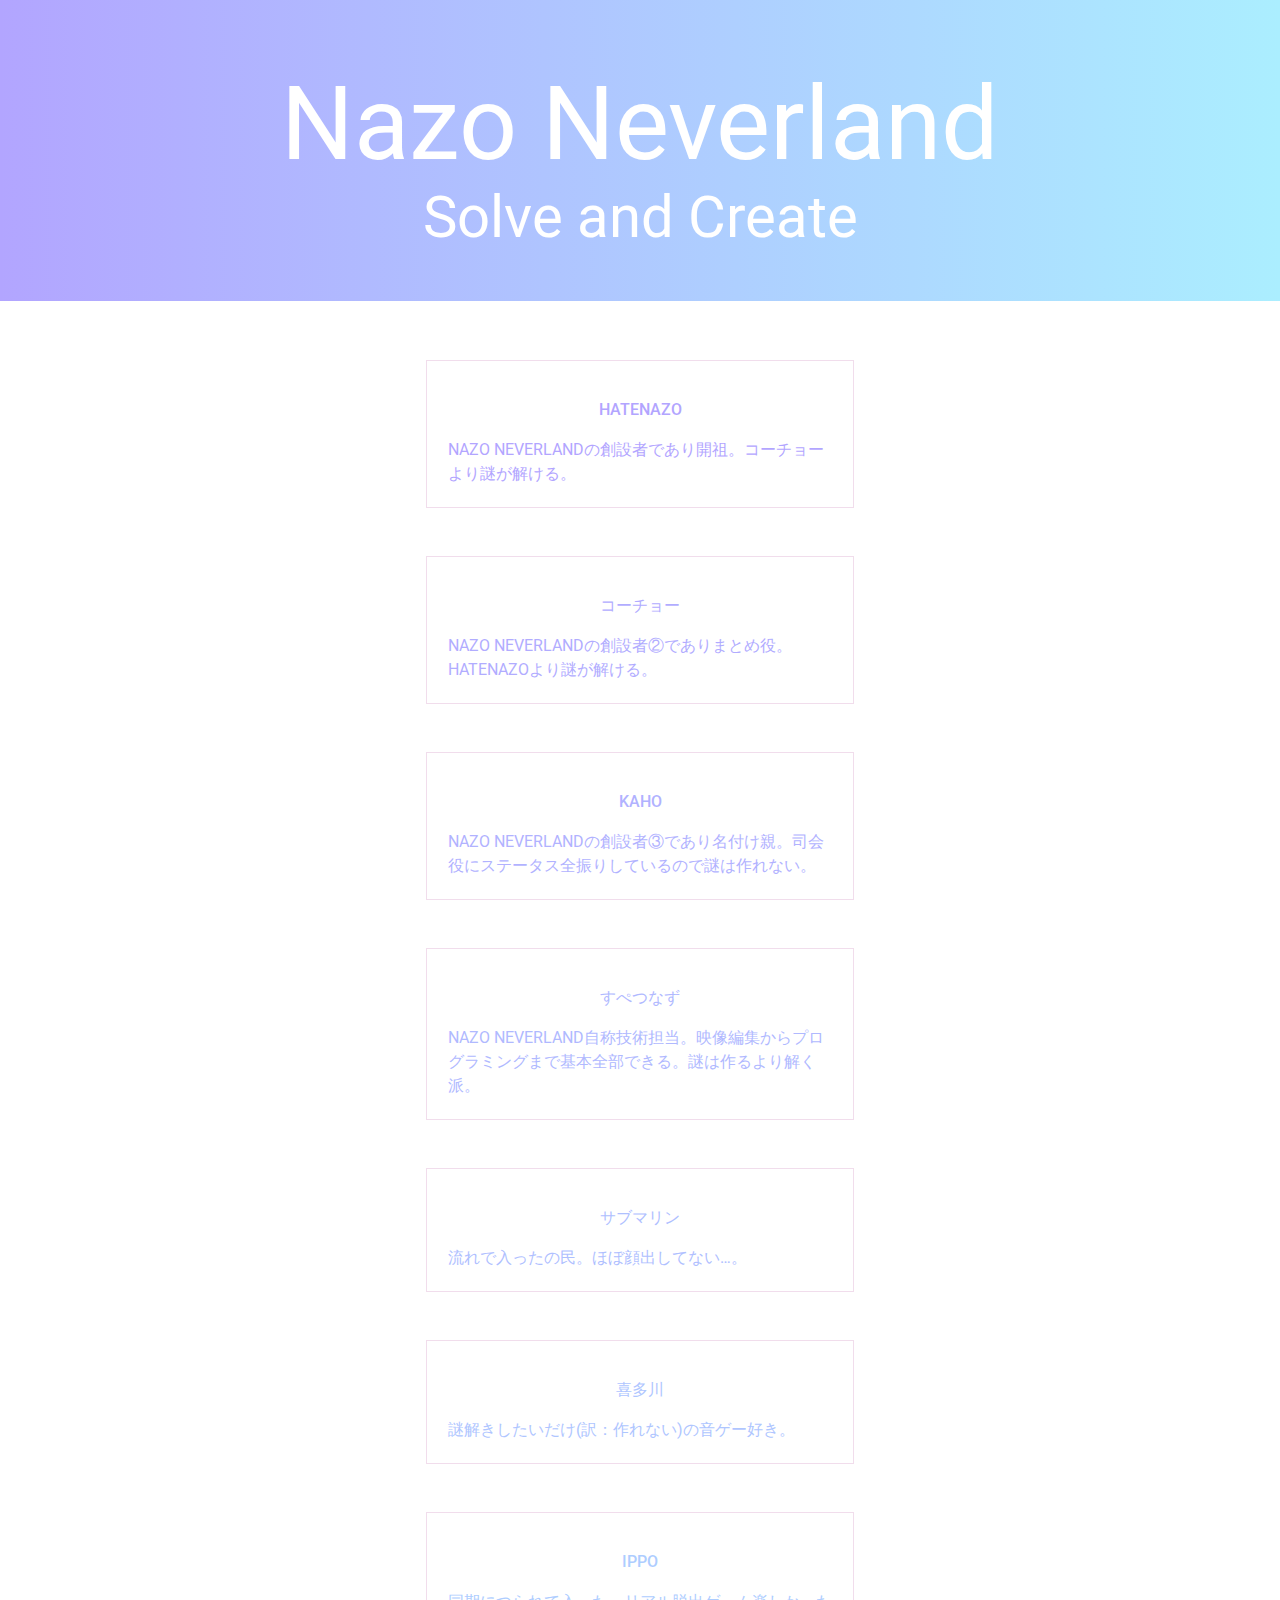
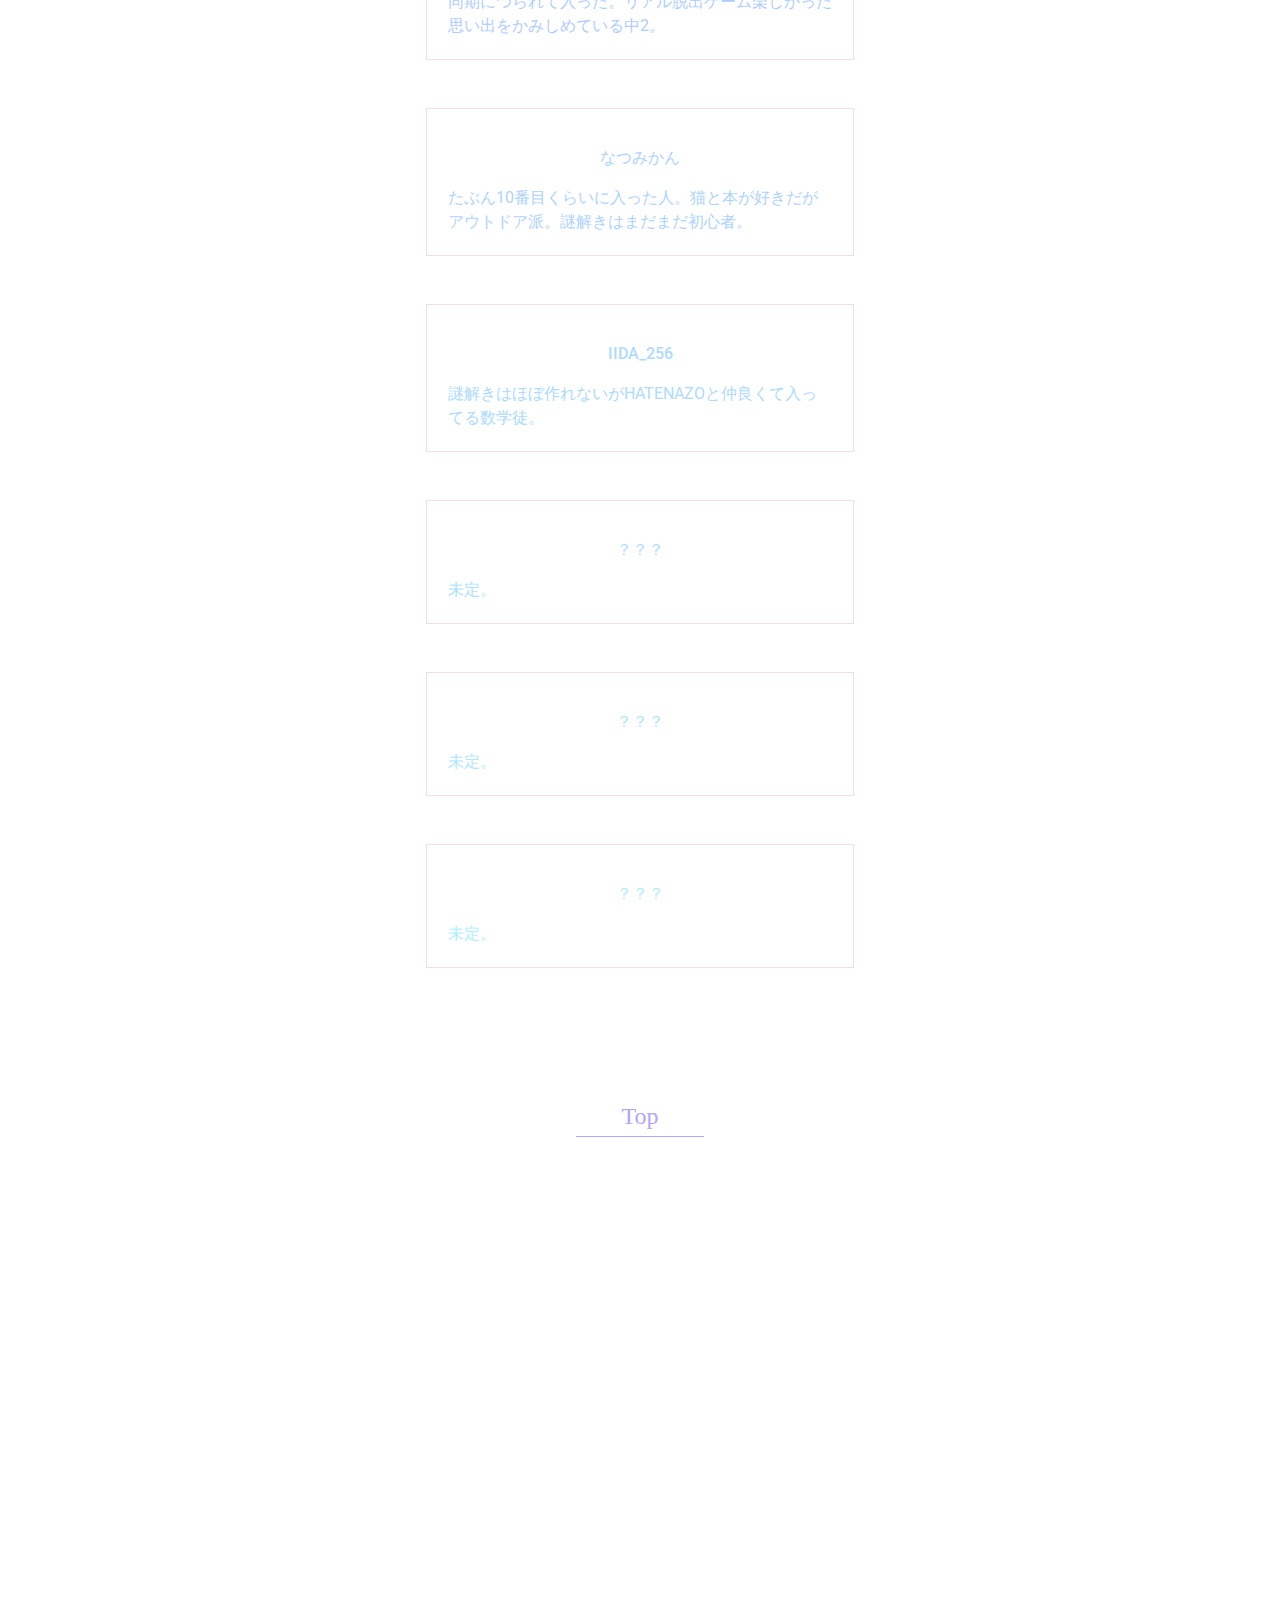
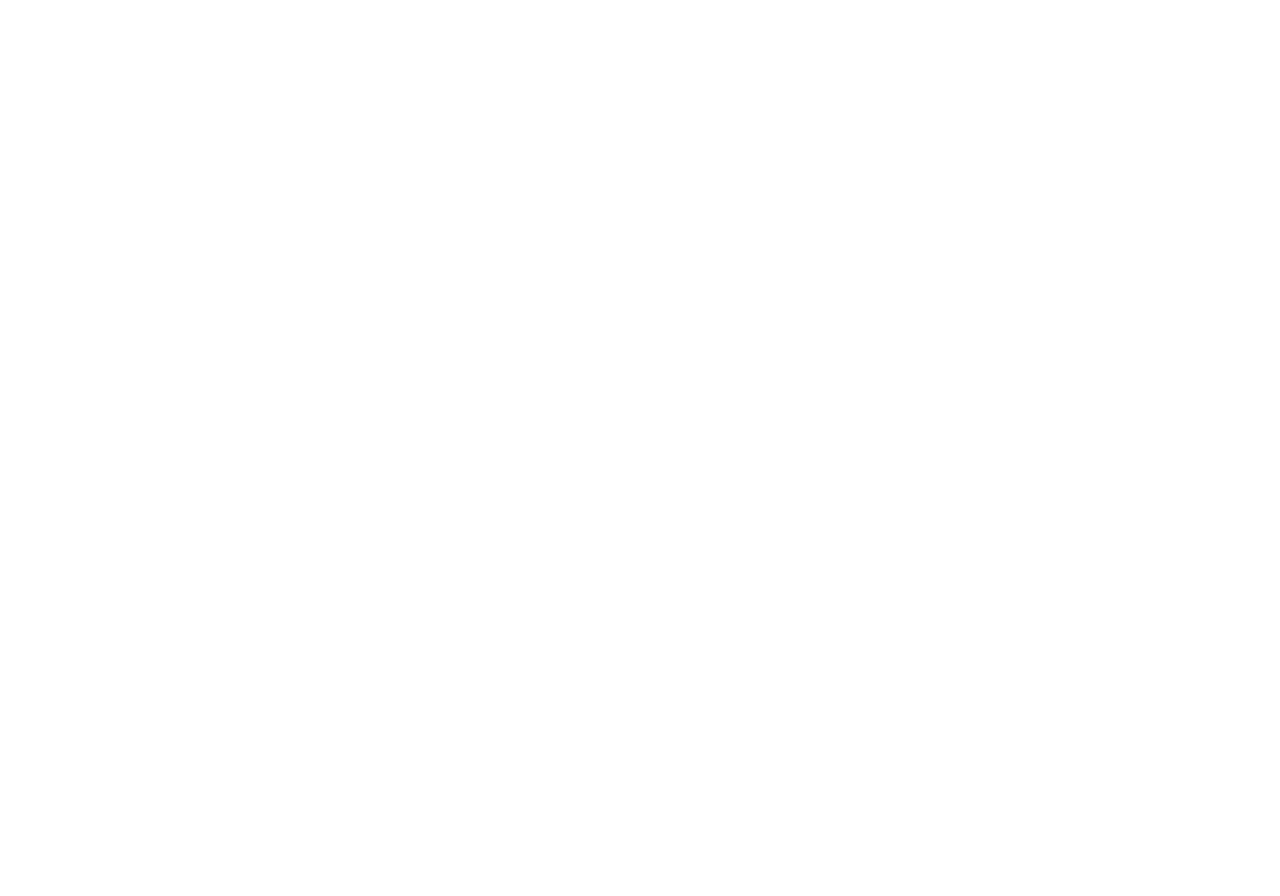
==== Member.html @ 77cc8cf0 "Add files via upload" ====
<!DOCTYPE html>
<html>

<head>
	<link href="https://fonts.googleapis.com/css?family=Quicksand" rel="stylesheet">
	<link href="https://fonts.googleapis.com/css2?family=Roboto:wght@100;300&display=swap" rel="stylesheet">
	<link rel="stylesheet" href="Member.css">
	<link href="https://fonts.googleapis.com/icon?family=Material+Icons" rel="stylesheet">
	<link rel="shortcut icon" type="image/x-icon" href="../favicon.ico?">
	<link rel="apple-touch-icon" sizes="180x180" href="../apple-touch-icon.png">
	 <meta name="viewport" content="width=device-width, initial-scale=1">
  	<title>Member|Nazo Neverland</title>
  	<meta charset="UTF-8">
</head>

<body>
<div class="wrap">
	<div class="header">
		<div class="header-title1">Nazo Neverland</div>
		<div class="header-title2">Solve and Create</div>
		<div class="menu">
			<ul class="terms ratio">
				<li class="t1"><a href="https://twitter.com/Hattenazo" target="_blank" rel="noopener"><p ontouchstart="">Hatenazo</p>Nazo Neverlandの創設者であり開祖。コーチョーより謎が解ける。</a></li>
				<li class="t2"><a href="https://twitter.com/kochonazo" target="_blank" rel="noopener"><p ontouchstart="">コーチョー</p>Nazo Neverlandの創設者②でありまとめ役。Hatenazoより謎が解ける。</a></li>
				<li class="t3"><a href="#" target="_blank" rel="noopener"><p ontouchstart="">Kaho</p>Nazo Neverlandの創設者③であり名付け親。司会役にステータス全振りしているので謎は作れない。</a></li>
				<li class="t4"><a href="#" target="_blank" rel="noopener"><p ontouchstart="">すぺつなず</p>Nazo Neverland自称技術担当。映像編集からプログラミングまで基本全部できる。謎は作るより解く派。</a></li>
				<li class="t5"><a href="#" target="_blank" rel="noopener"><p ontouchstart="">サブマリン</p>流れで入ったの民。ほぼ顔出してない…。</a></li>
				<li class="t6"><a href="#" target="_blank" rel="noopener"><p ontouchstart="">喜多川</p>謎解きしたいだけ(訳：作れない)の音ゲー好き。</a></li>
				<li class="t7"><a href="#" target="_blank" rel="noopener"><p ontouchstart="">ippo</p>同期につられて入った。リアル脱出ゲーム楽しかった思い出をかみしめている中2。</a></li>
				<li class="t8"><a href="#" target="_blank" rel="noopener"><p ontouchstart="">なつみかん</p>たぶん10番目くらいに入った人。猫と本が好きだがアウトドア派。謎解きはまだまだ初心者。</a></li>
				<li class="t9"><a href="#" target="_blank" rel="noopener"><p ontouchstart="">iida_256</p>謎解きはほぼ作れないがHatenazoと仲良くて入ってる数学徒。</a></li>
				<li class="t10"><a href="#" target="_blank" rel="noopener"><p ontouchstart="">？？？</p>未定。</a></li>
				<li class="t11"><a href="#" target="_blank" rel="noopener"><p ontouchstart="">？？？</p>未定。</a></li>
				<li class="t12"><a href="#" target="_blank" rel="noopener"><p ontouchstart="">？？？</p>未定。</a></li>
			</ul>
			<a href="index.html" class="prev">Top</a>
		</div>
	</div>
	<footer>
	</footer>
 </div>
</body>

</html>
---- Member.css ----
@charset "UTF-8";
html {
	height: 100%;
}

body {
	background: #b2a5ff;  /* fallback for old browsers */
	background: -webkit-linear-gradient(to right, #b2a5ff, #abeeff);  /* Chrome 10-25, Safari 5.1-6 */
	background: linear-gradient(to right, #b2a5ff, #abeeff); 
	margin: 0 0 0 0;
	width: 100%;
	height: 100%;
}

/*--------Header---------*/
.wrap {
	min-height: 100%;
	overflow: hidden;
	position: relative;
}

.star {
	width: 10%;
	position: absolute;
	top: 20px;
	right: 17%;
}

.header {
	margin: 0 auto;
	width: 100%;
}


@media screen and (max-width:480px) {

	.star {
		top: 40px;
		right: 10px;
	}

	.header {
		margin-top: 10%;
	}

	.header-title1 {
		margin: 0 auto;
		width: 100%;
		color: #FFFFFF;
		text-align: center;
		font-size: 15vw;
		font-family: 'Roboto', sans-serif;
	}

	.header-title2 {
		margin: 0 auto;
		width: 100%;
		color: #FFFFFF;
		text-align: center;
		font-size: 8vw;
		font-family: 'Roboto', sans-serif;
	}
}

@media screen and (max-width:780px) and (min-width:481px) {

	.header {
		margin-top: 10%;
	}

	.header-title1 {
		margin: 0 auto;
		width: 100%;
		color: #FFFFFF;
		text-align: center;
		font-size: 15vw;
		font-family: 'Roboto', sans-serif;
	}

	.header-title2 {
		margin: 0 auto;
		width: 100%;
		color: #FFFFFF;
		text-align: center;
		font-size: 8vw;
		font-family: 'Roboto', sans-serif;
	}
}

@media screen and (min-width:781px) {

	.header {
		margin-top: 5%;
	}

	.header-title1 {
		margin: 0 auto;
		width: 100%;
		color: #FFFFFF;
		text-align: center;
		font-size: 8vw;
		font-family: 'Roboto', sans-serif;
	}

	.header-title2 {
		margin: 0 auto;
		width: 100%;
		color: #FFFFFF;
		text-align: center;
		font-size: 4.5vw;
		font-family: 'Roboto', sans-serif;
	}
}


.terms {
	margin: 50px auto 0 auto;
	padding-left: 0px;
	padding-top: 60px;
	list-style-type: none;
	overflow: hidden;
}

.terms {
	width: 100%;
	font-size: 1.5em;
	font-family: 'Roboto', sans-serif;
}

.terms li {
	width: 30%;
	height: 10%;
	margin: 0 auto 50px auto;
	padding: 20px;
  	text-transform: uppercase;
  border: 1px solid transparent;
  outline: 1px solid;
  outline-color: rgba(227, 187, 218, 0.5);
  outline-offset: 0px;
  text-shadow: none;
  transition: all 1.2s cubic-bezier(0.2, 1, 0.2, 1);
}

.menu ul li a{
	display: inline-block;
	font-size: 16px;
	line-height: 150%;
	width: 100%;
	height: 100%;
	position: relative;	
    text-decoration: none;
} 

.menu ul li a p{
	text-align: center;
	font-weight: 500;
	/*font-size: 5vh;*/
}

.t1 a {
	color: #b2a5ff;
}

.t1:hover {
  background: #FFF;
  color: #b2a5ff;
  box-shadow: inset 0 0 20px rgba(227, 187, 218, 0.5), 0 0 20px rgba(227, 187, 218, 0.2);
  outline-color: transparent;
  outline-offset: 12px;
}

.t2 a {
	color: #b1acff;
}

.t2:hover {
  background: #FFF;
  color: #b1acff;
  box-shadow: inset 0 0 20px rgba(227, 187, 218, 0.5), 0 0 20px rgba(227, 187, 218, 0.2);
  outline-color: transparent;
  outline-offset: 12px;
}

.t3 a {
	color: #b1b2ff;
}

.t3:hover {
  background: #FFF;
  color:  #b1b2ff;
  box-shadow: inset 0 0 20px rgba(227, 187, 218, 0.5), 0 0 20px rgba(227, 187, 218, 0.2);
  outline-color: transparent;
  outline-offset: 12px;
}

.t4 a {
	color: #b0b9ff;
}

.t4:hover {
  background: #FFF;
  color:  #b0b9ff;
  box-shadow: inset 0 0 20px rgba(227, 187, 218, 0.5), 0 0 20px rgba(227, 187, 218, 0.2);
  outline-color: transparent;
  outline-offset: 12px;
}

.t5 a {
	color: #afc0ff;
}

.t5:hover {
  background: #FFF;
  color:  #afc0ff;
  box-shadow: inset 0 0 20px rgba(227, 187, 218, 0.5), 0 0 20px rgba(227, 187, 218, 0.2);
  outline-color: transparent;
  outline-offset: 12px;
}

.t6 a {
	color: #afc6ff;
}

.t6:hover {
  background: #FFF;
  color:  #afc6ff;
  box-shadow: inset 0 0 20px rgba(227, 187, 218, 0.5), 0 0 20px rgba(227, 187, 218, 0.2);
  outline-color: transparent;
  outline-offset: 12px;
}

.t7 a {
	color: #aecdff;
}

.t7:hover {
  background: #FFF;
  color:  #aecdff;
  box-shadow: inset 0 0 20px rgba(227, 187, 218, 0.5), 0 0 20px rgba(227, 187, 218, 0.2);
  outline-color: transparent;
  outline-offset: 12px;
}

.t8 a {
	color: #aed3ff;
}

.t8:hover {
  background: #FFF;
  color:  #aed3ff;
  box-shadow: inset 0 0 20px rgba(227, 187, 218, 0.5), 0 0 20px rgba(227, 187, 218, 0.2);
  outline-color: transparent;
  outline-offset: 12px;
}

.t9 a {
	color: #addaff;
}

.t9:hover {
  background: #FFF;
  color:  #addaff;
  box-shadow: inset 0 0 20px rgba(227, 187, 218, 0.5), 0 0 20px rgba(227, 187, 218, 0.2);
  outline-color: transparent;
  outline-offset: 12px;
}

.t10 a {
	color: #ace1ff;
}

.t10:hover {
  background: #FFF;
  color: #ace1ff;
  box-shadow: inset 0 0 20px rgba(227, 187, 218, 0.5), 0 0 20px rgba(227, 187, 218, 0.2);
  outline-color: transparent;
  outline-offset: 12px;
}

.t11 a {
	color: #ace7ff;
}

.t11:hover {
  background: #FFF;
  color: #ace7ff;
  box-shadow: inset 0 0 20px rgba(227, 187, 218, 0.5), 0 0 20px rgba(227, 187, 218, 0.2);
  outline-color: transparent;
  outline-offset: 12px;
}

.t12 a {
	color: #abeeff;
}

.t12:hover {
  background: #FFF;
  color: #abeeff;
  box-shadow: inset 0 0 20px rgba(227, 187, 218, 0.5), 0 0 20px rgba(227, 187, 218, 0.2);
  outline-color: transparent;
  outline-offset: 12px;
}

.menu {
	background-color: #FFFFFF;
	padding-bottom: 100%;
}


footer {
	width: 100%;
	height: 80px;
	position: absolute;
	bottom: 0;
	background-color: #FFFFFF;
	font-family: 'Roboto', sans-serif;
}

@media screen and (max-width:480px) {
	.terms {
		font-size: 16px;
	}

	.terms li {
		display: block;
		width: 40%;
		margin: 0 auto 10% auto;
	}	

	.terms li a {
		line-height: 150%;
	}

	.terms li a p {
		font-size: 1.5em;
		margin-top: 0;
		width: 100%;
		height: 100%;
		position: relative;
		top: 30%;
	}
}

@media screen and (min-width: 481px) and (max-width: 1100px) and (min-height: 750px) {

	.header {
		margin-top: 10%;
	}

	.header-title1 {
		margin: 0 auto;
		width: 100%;
		color: #FFFFFF;
		text-align: center;
		font-size: 15vw;
		font-family: 'Roboto', sans-serif;
	}

	.header-title2 {
		margin: 0 auto;
		width: 100%;
		color: #FFFFFF;
		text-align: center;
		font-size: 15vw;
		font-family: 'Roboto', sans-serif;
	}

	.terms {
		font-size: 16px;
	}

	.terms li {
		display: block;
		width: 40%;
		margin: 0 auto 10% auto;
	}	

	.terms li a {
		line-height: 150%;
	}

	.terms li a p {
		font-size: 1.5em;
		margin-top: 0;
		width: 100%;
		height: 100%;
		position: relative;
		top: 30%;
	}
}

@media screen and (min-width: 481px) and (max-height: 749px) {
	.menu ul li a p{
	font-size: 1.7em;
	}
} 

.prev {
	position: relative;
	display: block;
	width: 10%;
	font-size: 1.5em;
  font-weight: 500;
  margin: 80px auto;
  padding: 0.25em 0;
  text-align: center;
  text-decoration: none;
  color: #b2a5ff;  
}

.prev:before {
	 position: absolute;
  content: '';
  width: 100%;
  height: 1px;
  top:100%;
  left: 0;
  background:#b2a5ff;
  transition: .2s;
}

.prev:hover:before {
  top: -webkit-calc(100% - 3px);
  top: calc(100% - 3px);
}
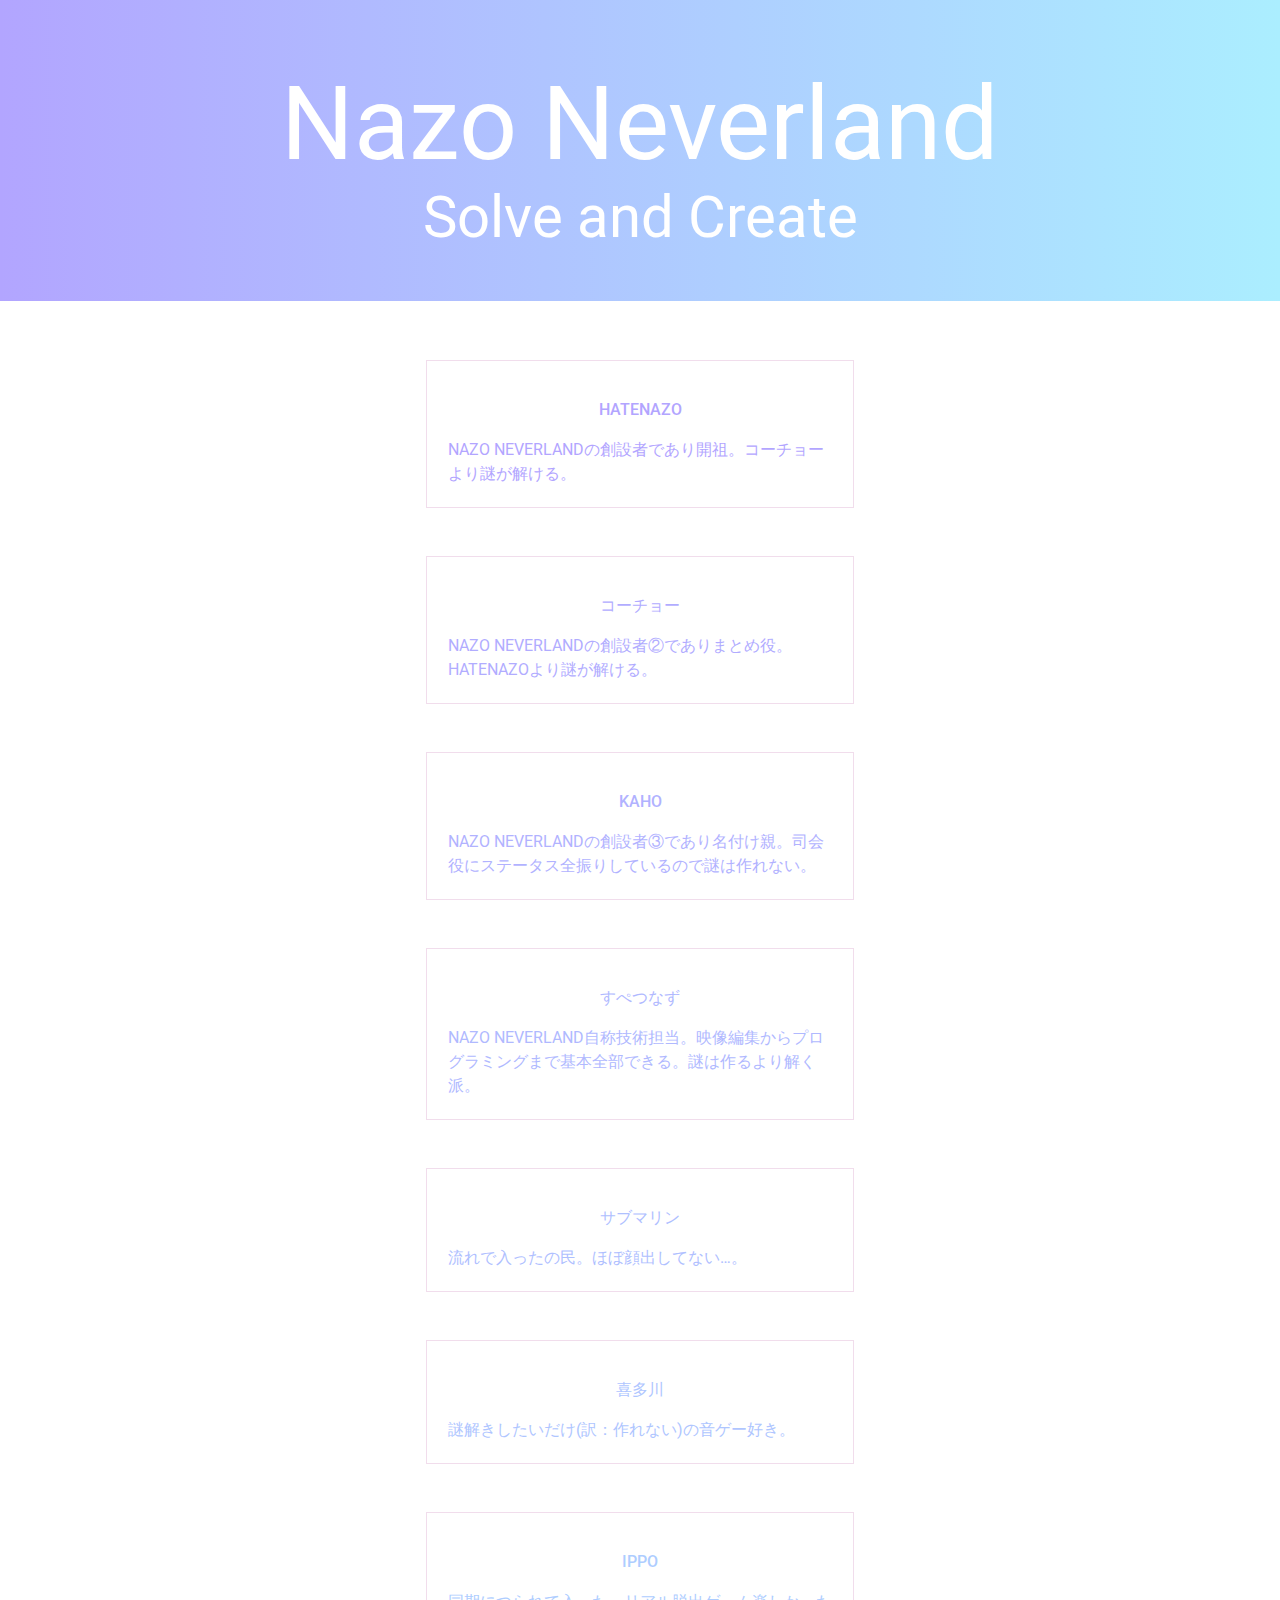
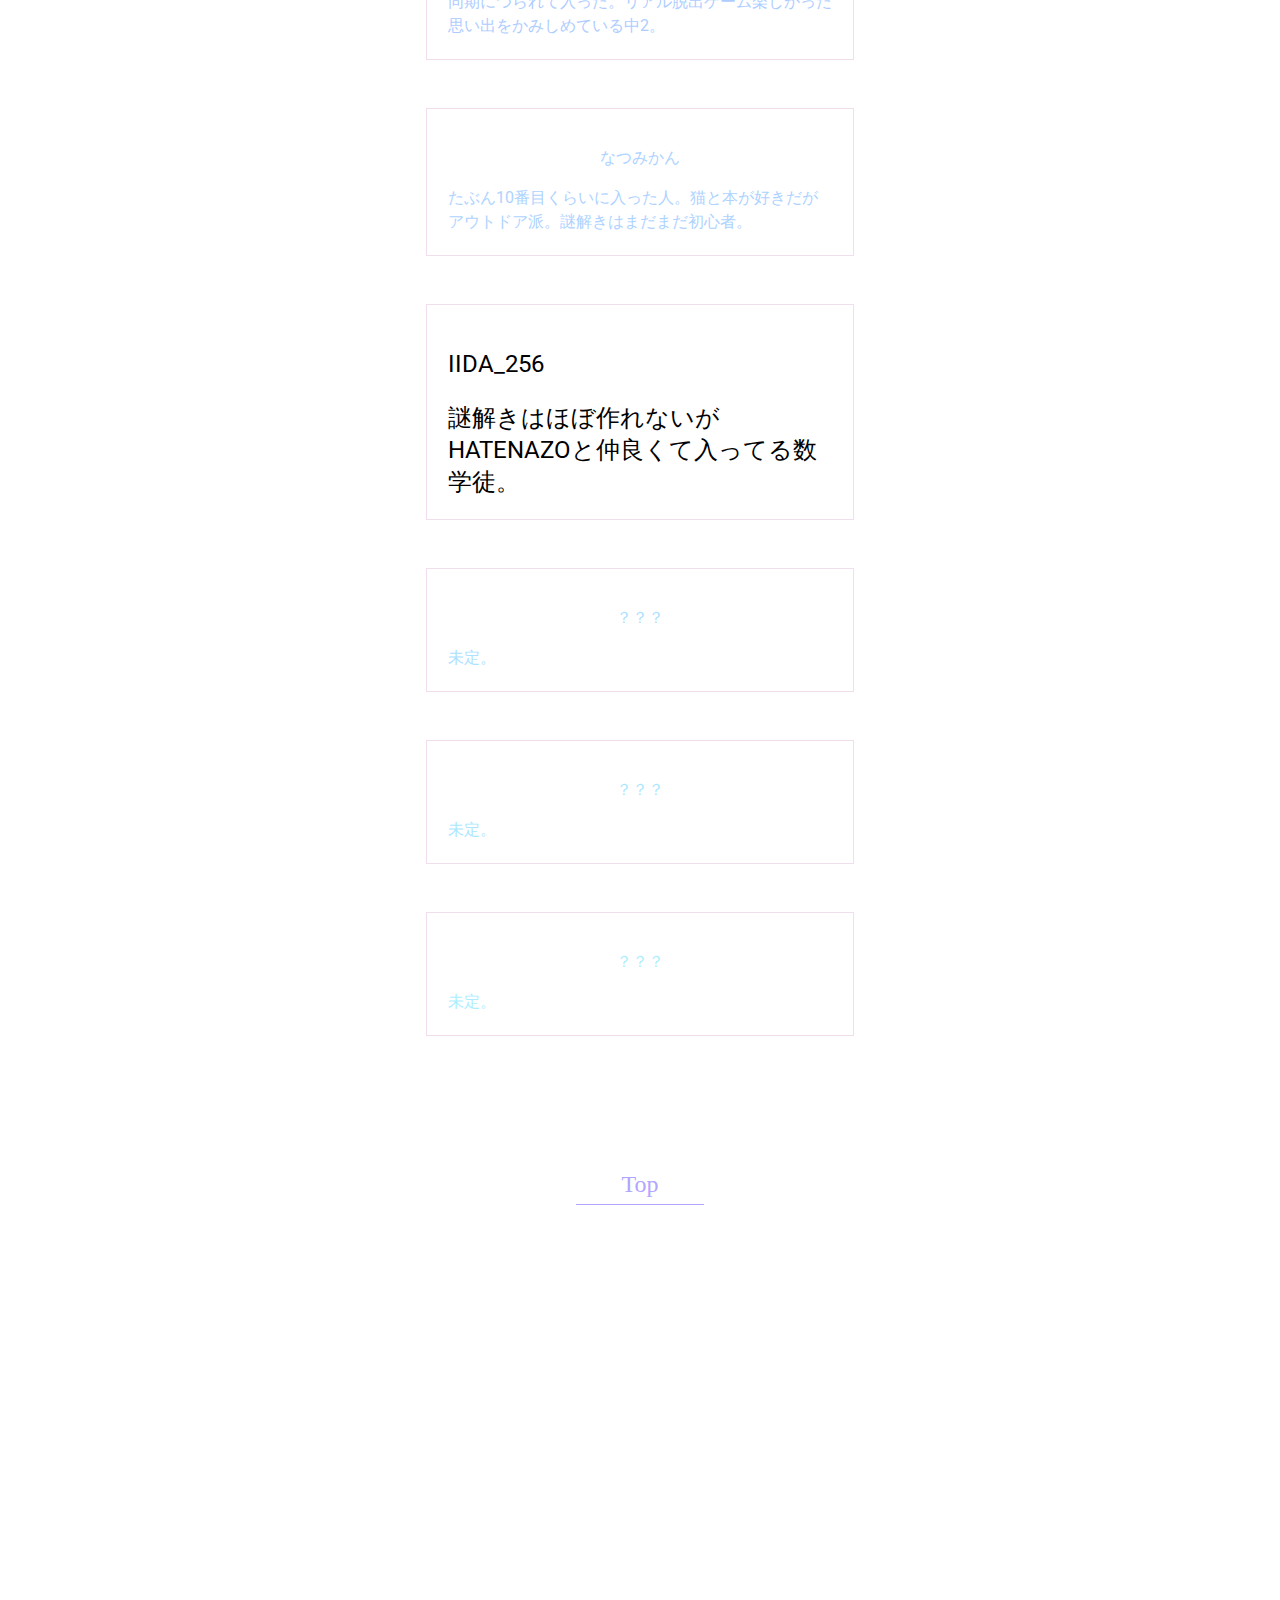
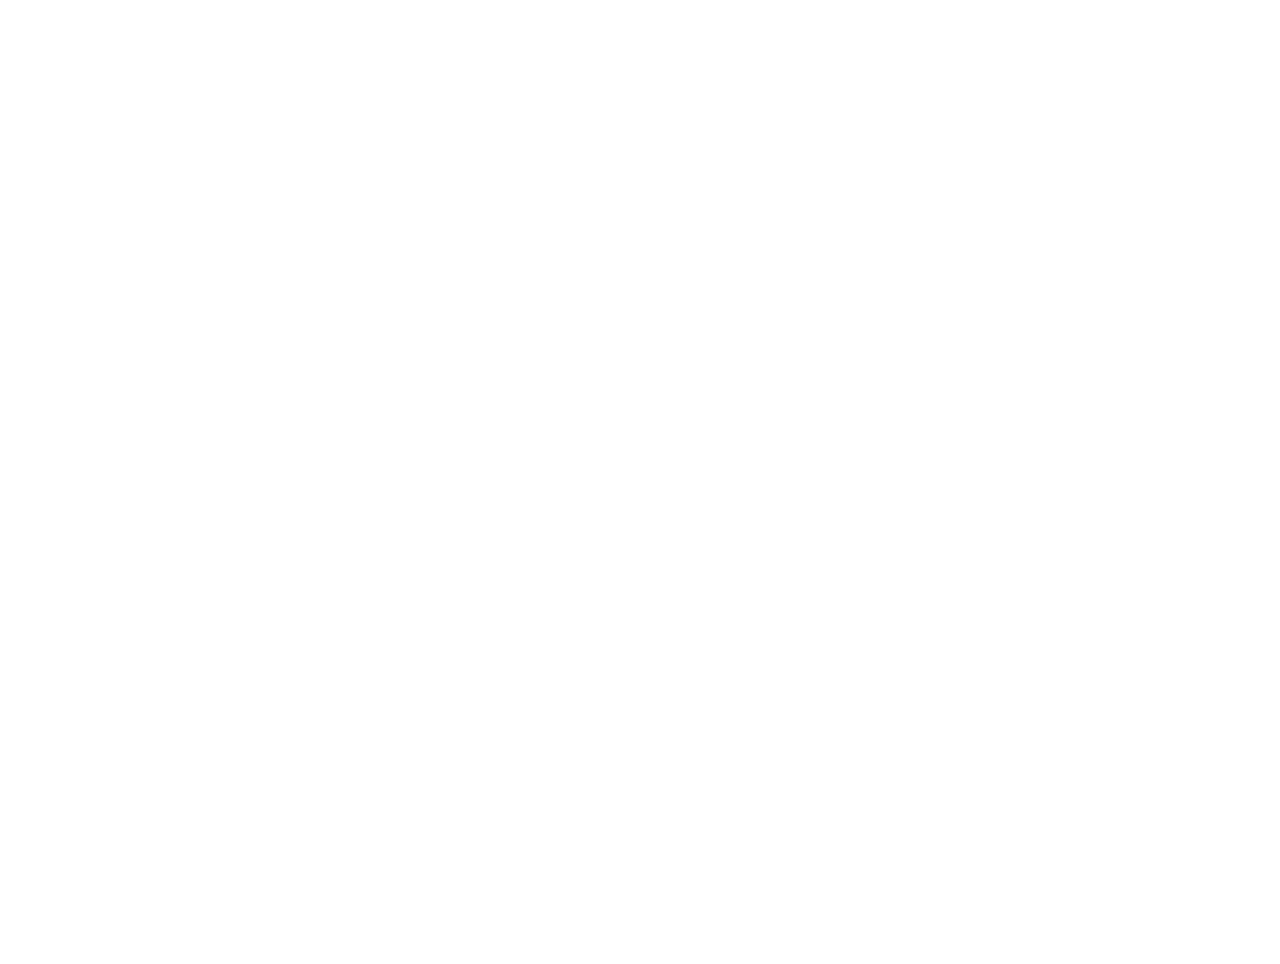
==== commit 7609e16c: "Update Member.html" ====
--- a/Member.html
+++ b/Member.html
@@ -28,7 +28,7 @@
 				<li class="t6"><a href="#" target="_blank" rel="noopener"><p ontouchstart="">喜多川</p>謎解きしたいだけ(訳：作れない)の音ゲー好き。</a></li>
 				<li class="t7"><a href="#" target="_blank" rel="noopener"><p ontouchstart="">ippo</p>同期につられて入った。リアル脱出ゲーム楽しかった思い出をかみしめている中2。</a></li>
 				<li class="t8"><a href="#" target="_blank" rel="noopener"><p ontouchstart="">なつみかん</p>たぶん10番目くらいに入った人。猫と本が好きだがアウトドア派。謎解きはまだまだ初心者。</a></li>
-				<li class="t9"><a href="#" target="_blank" rel="noopener"><p ontouchstart="">iida_256</p>謎解きはほぼ作れないがHatenazoと仲良くて入ってる数学徒。</a></li>
+				<li class="t9"><p>iida_256</p>謎解きはほぼ作れないがHatenazoと仲良くて入ってる数学徒。</li>
 				<li class="t10"><a href="#" target="_blank" rel="noopener"><p ontouchstart="">？？？</p>未定。</a></li>
 				<li class="t11"><a href="#" target="_blank" rel="noopener"><p ontouchstart="">？？？</p>未定。</a></li>
 				<li class="t12"><a href="#" target="_blank" rel="noopener"><p ontouchstart="">？？？</p>未定。</a></li>
@@ -41,4 +41,4 @@
  </div>
 </body>
 
-</html>+</html>
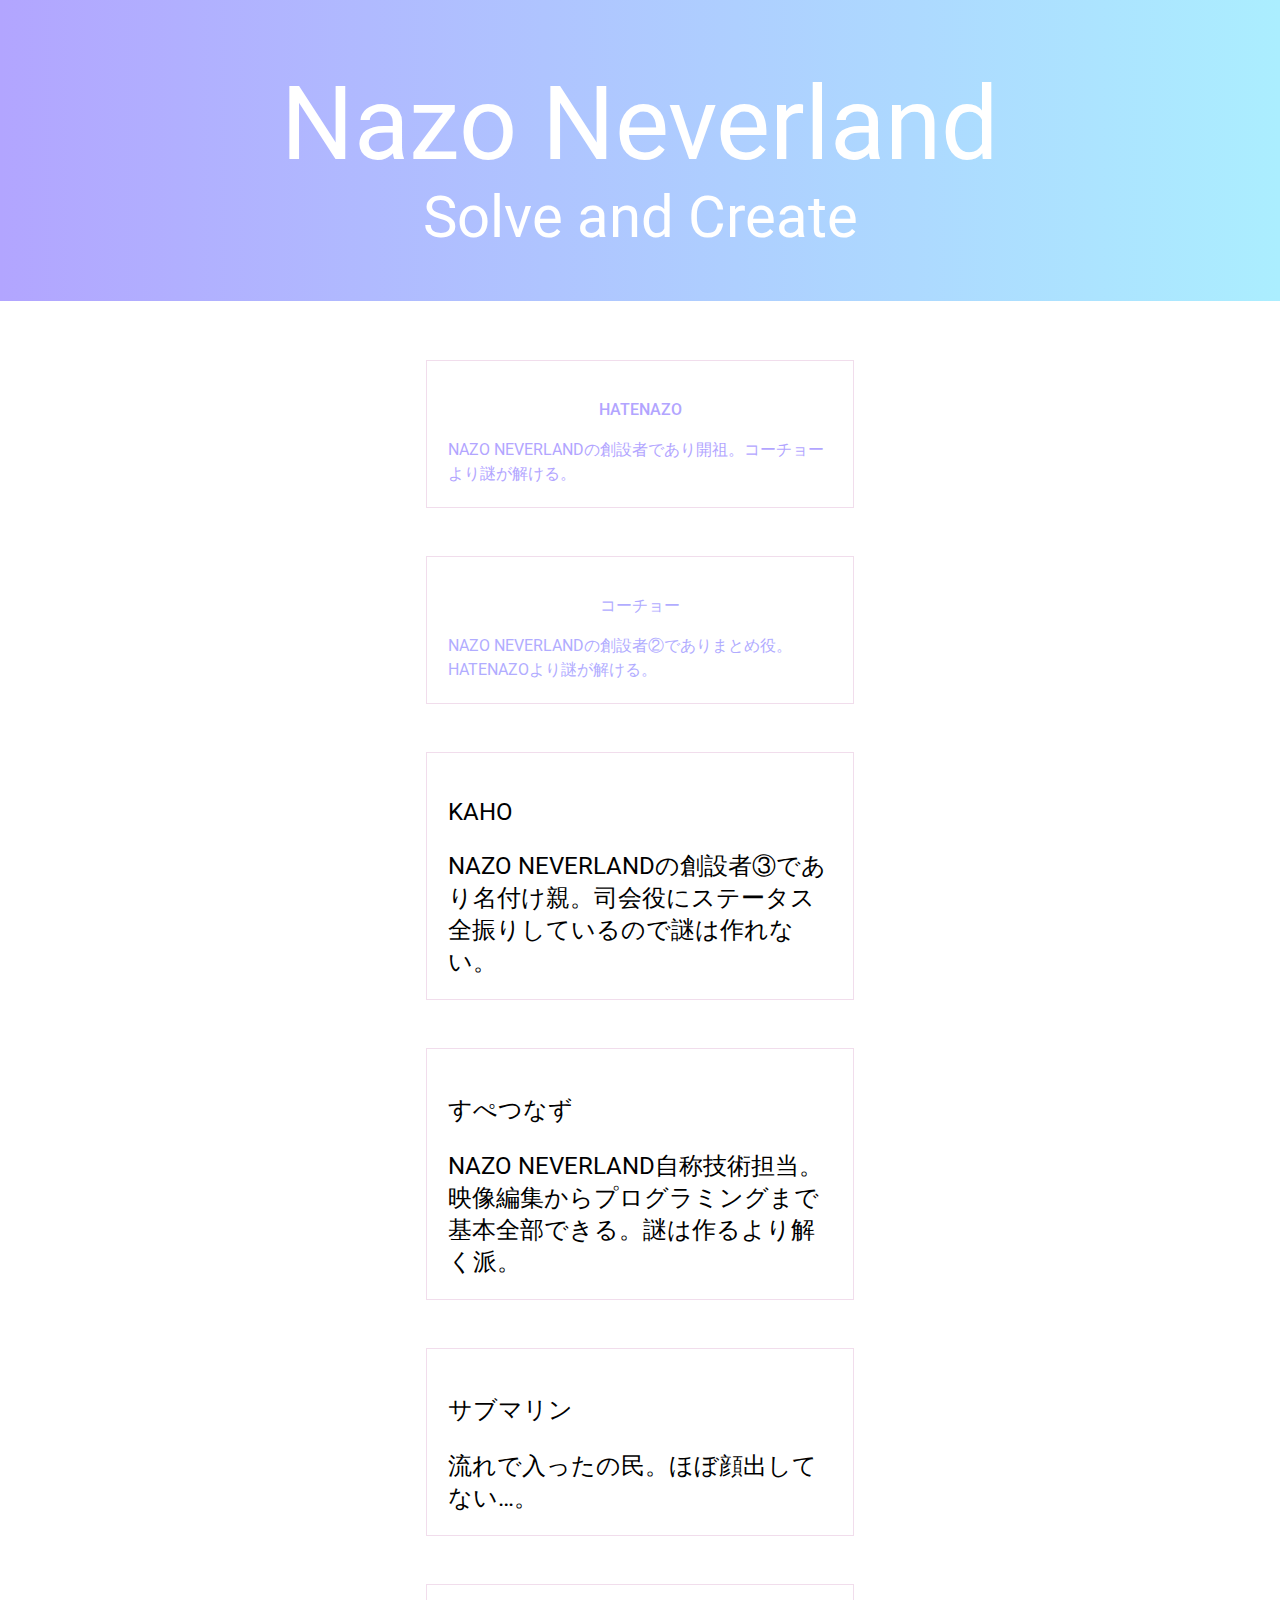
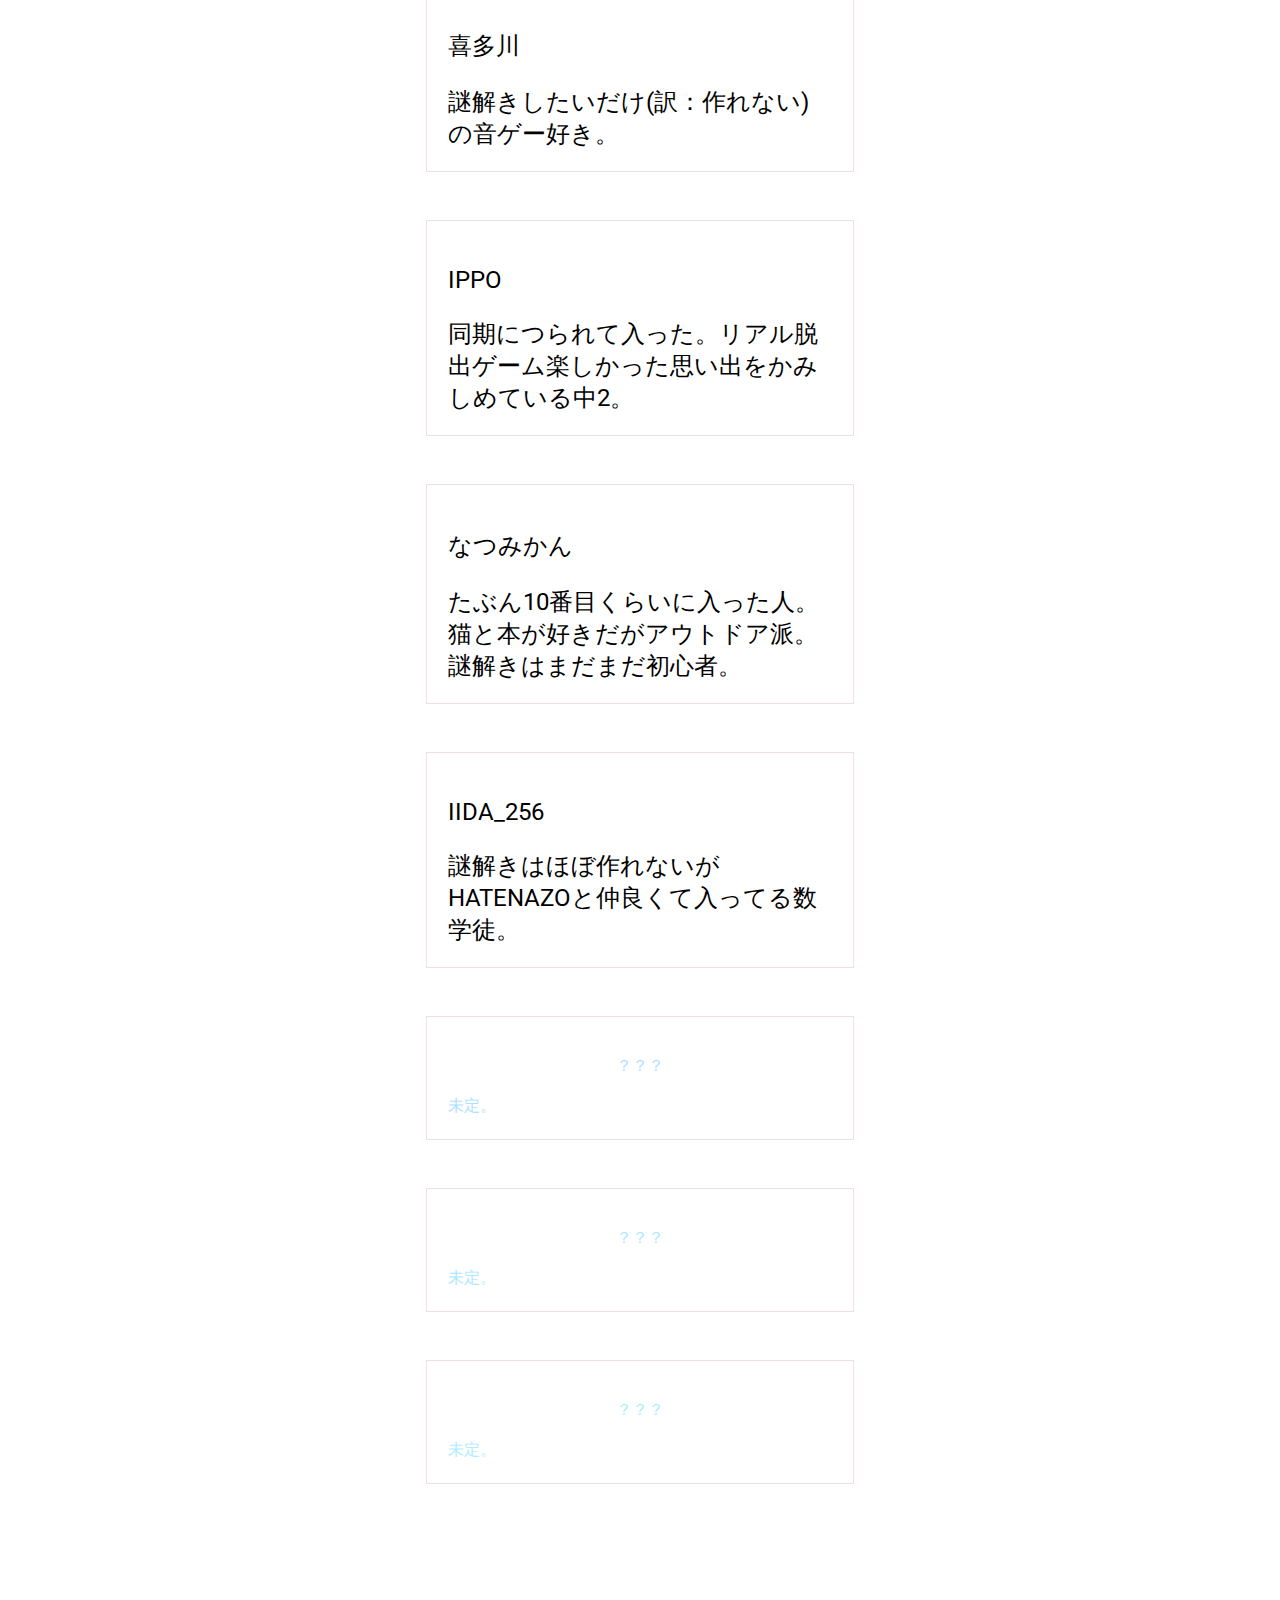
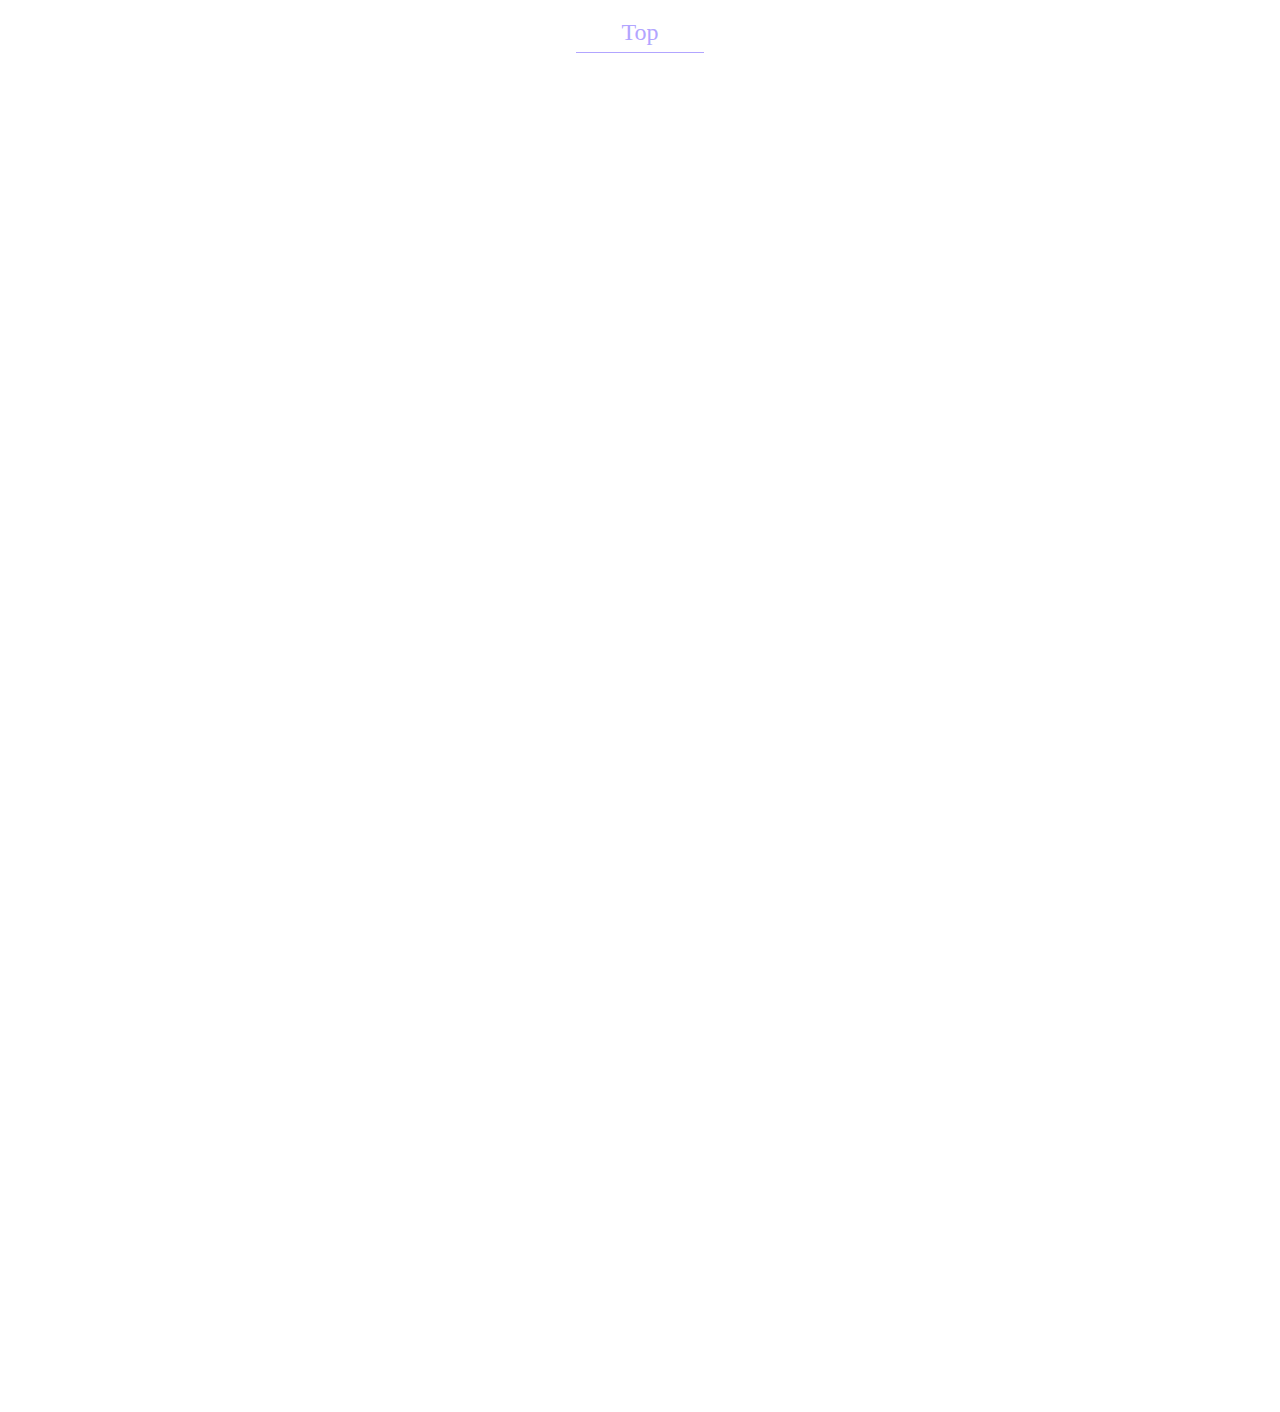
==== commit de01e92b: "Update Member.html" ====
--- a/Member.html
+++ b/Member.html
@@ -22,12 +22,12 @@
 			<ul class="terms ratio">
 				<li class="t1"><a href="https://twitter.com/Hattenazo" target="_blank" rel="noopener"><p ontouchstart="">Hatenazo</p>Nazo Neverlandの創設者であり開祖。コーチョーより謎が解ける。</a></li>
 				<li class="t2"><a href="https://twitter.com/kochonazo" target="_blank" rel="noopener"><p ontouchstart="">コーチョー</p>Nazo Neverlandの創設者②でありまとめ役。Hatenazoより謎が解ける。</a></li>
-				<li class="t3"><a href="#" target="_blank" rel="noopener"><p ontouchstart="">Kaho</p>Nazo Neverlandの創設者③であり名付け親。司会役にステータス全振りしているので謎は作れない。</a></li>
-				<li class="t4"><a href="#" target="_blank" rel="noopener"><p ontouchstart="">すぺつなず</p>Nazo Neverland自称技術担当。映像編集からプログラミングまで基本全部できる。謎は作るより解く派。</a></li>
-				<li class="t5"><a href="#" target="_blank" rel="noopener"><p ontouchstart="">サブマリン</p>流れで入ったの民。ほぼ顔出してない…。</a></li>
-				<li class="t6"><a href="#" target="_blank" rel="noopener"><p ontouchstart="">喜多川</p>謎解きしたいだけ(訳：作れない)の音ゲー好き。</a></li>
-				<li class="t7"><a href="#" target="_blank" rel="noopener"><p ontouchstart="">ippo</p>同期につられて入った。リアル脱出ゲーム楽しかった思い出をかみしめている中2。</a></li>
-				<li class="t8"><a href="#" target="_blank" rel="noopener"><p ontouchstart="">なつみかん</p>たぶん10番目くらいに入った人。猫と本が好きだがアウトドア派。謎解きはまだまだ初心者。</a></li>
+				<li class="t3"><p>Kaho</p>Nazo Neverlandの創設者③であり名付け親。司会役にステータス全振りしているので謎は作れない。</a></li>
+				<li class="t4"><p>すぺつなず</p>Nazo Neverland自称技術担当。映像編集からプログラミングまで基本全部できる。謎は作るより解く派。</a></li>
+				<li class="t5"><p>サブマリン</p>流れで入ったの民。ほぼ顔出してない…。</a></li>
+				<li class="t6"><p>喜多川</p>謎解きしたいだけ(訳：作れない)の音ゲー好き。</a></li>
+				<li class="t7"><p>ippo</p>同期につられて入った。リアル脱出ゲーム楽しかった思い出をかみしめている中2。</a></li>
+				<li class="t8"><p>なつみかん</p>たぶん10番目くらいに入った人。猫と本が好きだがアウトドア派。謎解きはまだまだ初心者。</a></li>
 				<li class="t9"><p>iida_256</p>謎解きはほぼ作れないがHatenazoと仲良くて入ってる数学徒。</li>
 				<li class="t10"><a href="#" target="_blank" rel="noopener"><p ontouchstart="">？？？</p>未定。</a></li>
 				<li class="t11"><a href="#" target="_blank" rel="noopener"><p ontouchstart="">？？？</p>未定。</a></li>
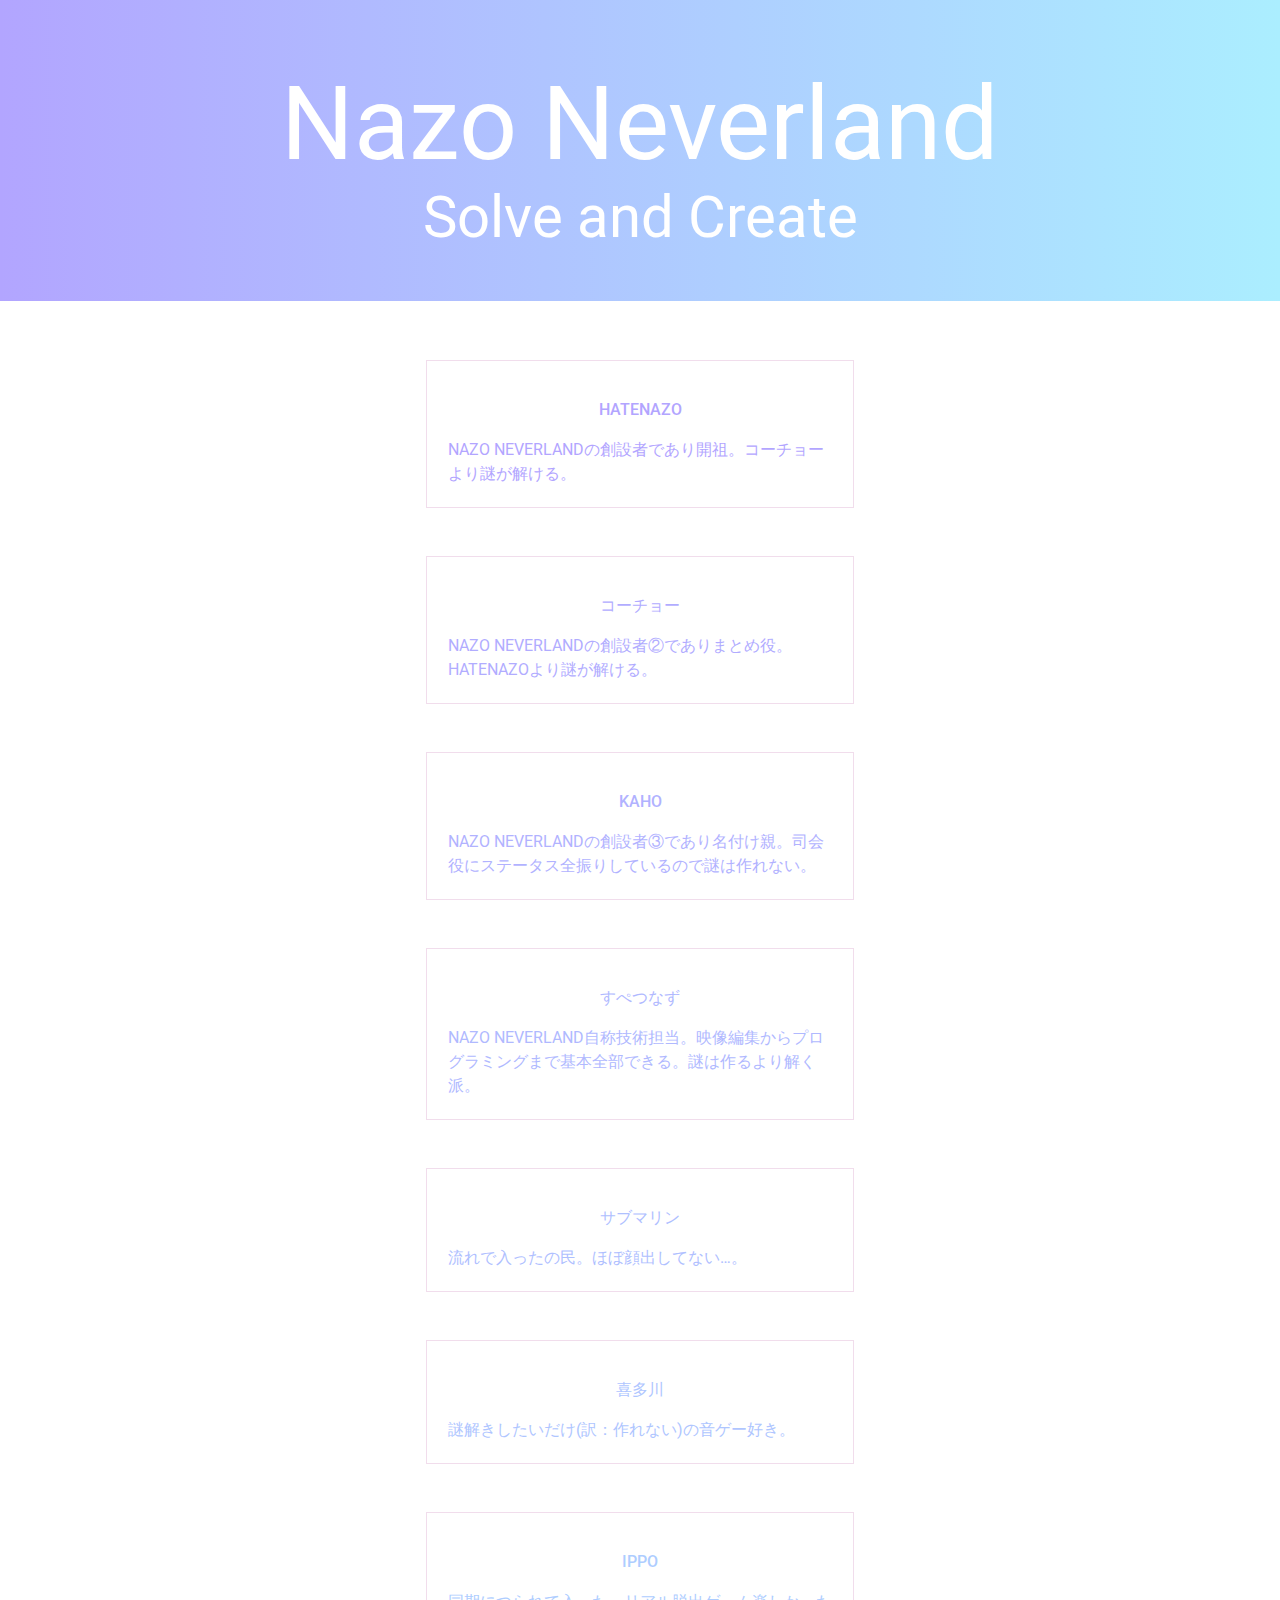
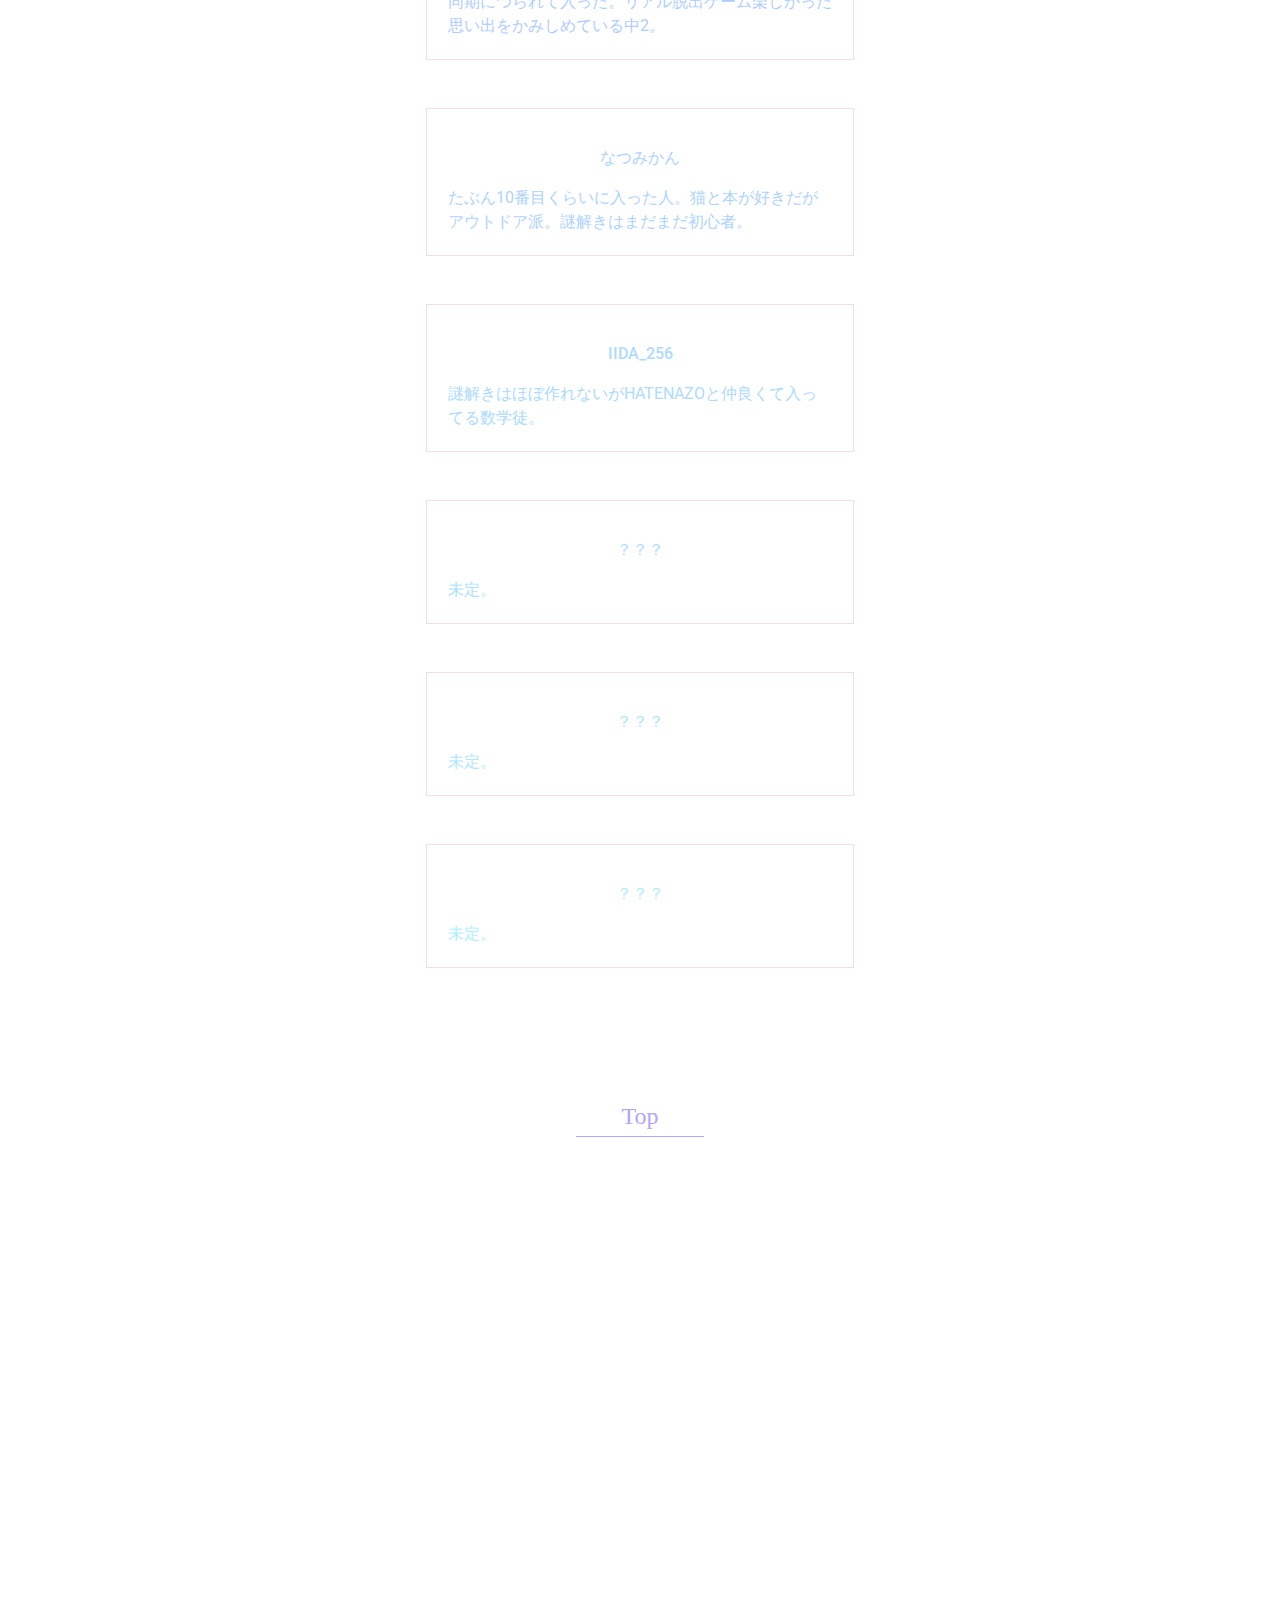
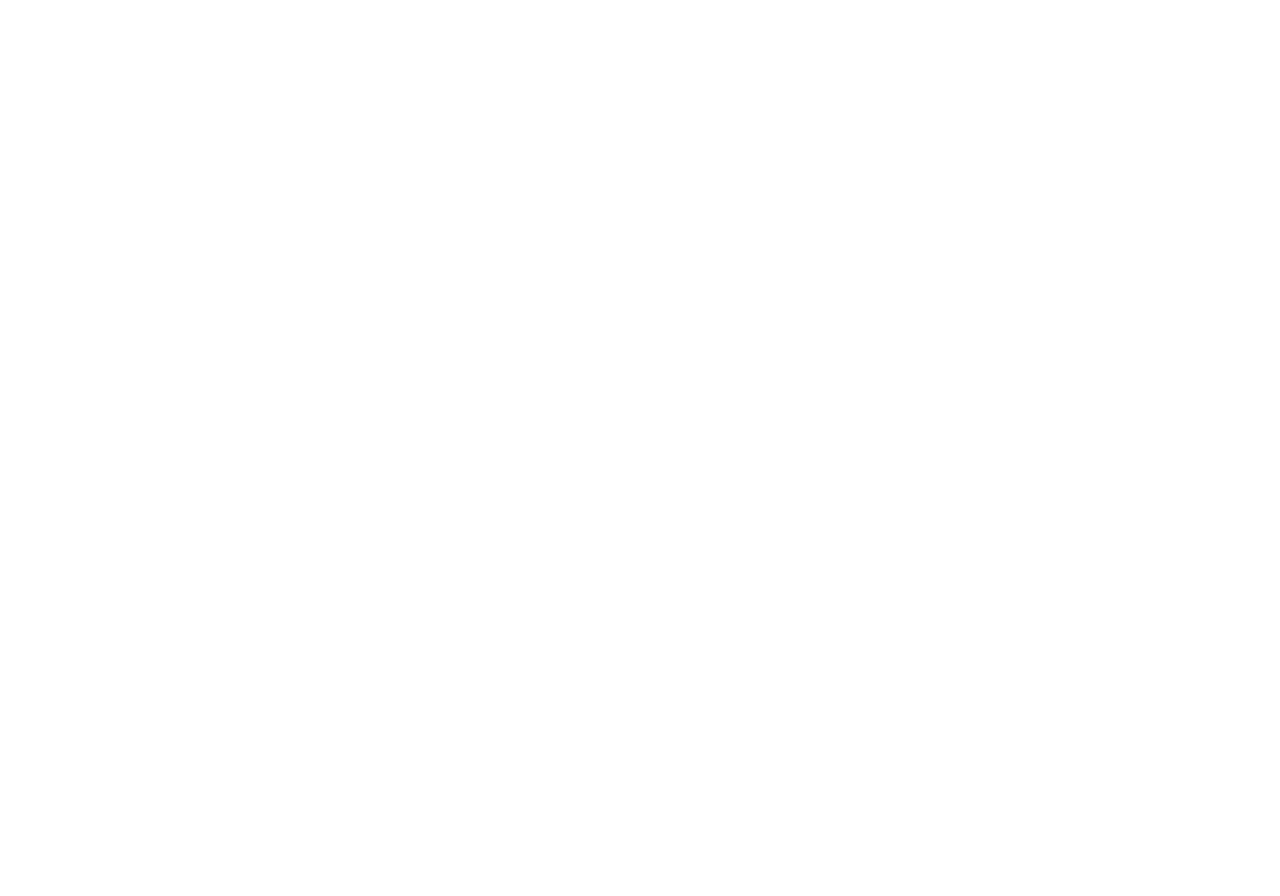
==== commit 2cbaeb88: "Update Member.html" ====
--- a/Member.html
+++ b/Member.html
@@ -22,13 +22,13 @@
 			<ul class="terms ratio">
 				<li class="t1"><a href="https://twitter.com/Hattenazo" target="_blank" rel="noopener"><p ontouchstart="">Hatenazo</p>Nazo Neverlandの創設者であり開祖。コーチョーより謎が解ける。</a></li>
 				<li class="t2"><a href="https://twitter.com/kochonazo" target="_blank" rel="noopener"><p ontouchstart="">コーチョー</p>Nazo Neverlandの創設者②でありまとめ役。Hatenazoより謎が解ける。</a></li>
-				<li class="t3"><p>Kaho</p>Nazo Neverlandの創設者③であり名付け親。司会役にステータス全振りしているので謎は作れない。</a></li>
-				<li class="t4"><p>すぺつなず</p>Nazo Neverland自称技術担当。映像編集からプログラミングまで基本全部できる。謎は作るより解く派。</a></li>
-				<li class="t5"><p>サブマリン</p>流れで入ったの民。ほぼ顔出してない…。</a></li>
-				<li class="t6"><p>喜多川</p>謎解きしたいだけ(訳：作れない)の音ゲー好き。</a></li>
-				<li class="t7"><p>ippo</p>同期につられて入った。リアル脱出ゲーム楽しかった思い出をかみしめている中2。</a></li>
-				<li class="t8"><p>なつみかん</p>たぶん10番目くらいに入った人。猫と本が好きだがアウトドア派。謎解きはまだまだ初心者。</a></li>
-				<li class="t9"><p>iida_256</p>謎解きはほぼ作れないがHatenazoと仲良くて入ってる数学徒。</li>
+				<li class="t3"><a href="#"><p ontouchstart="">Kaho</p>Nazo Neverlandの創設者③であり名付け親。司会役にステータス全振りしているので謎は作れない。</a></li>
+				<li class="t4"><a href="#"><p ontouchstart="">すぺつなず</p>Nazo Neverland自称技術担当。映像編集からプログラミングまで基本全部できる。謎は作るより解く派。</a></li>
+				<li class="t5"><a href="#"><p ontouchstart="">サブマリン</p>流れで入ったの民。ほぼ顔出してない…。</a></li>
+				<li class="t6"><a href="#"><p ontouchstart="">喜多川</p>謎解きしたいだけ(訳：作れない)の音ゲー好き。</a></li>
+				<li class="t7"><a href="#"><p ontouchstart="">ippo</p>同期につられて入った。リアル脱出ゲーム楽しかった思い出をかみしめている中2。</a></li>
+				<li class="t8"><a href="#"><p ontouchstart="">なつみかん</p>たぶん10番目くらいに入った人。猫と本が好きだがアウトドア派。謎解きはまだまだ初心者。</a></li>
+				<li class="t9"><a href="#"><p ontouchstart="">iida_256</p>謎解きはほぼ作れないがHatenazoと仲良くて入ってる数学徒。</a></li>
 				<li class="t10"><a href="#" target="_blank" rel="noopener"><p ontouchstart="">？？？</p>未定。</a></li>
 				<li class="t11"><a href="#" target="_blank" rel="noopener"><p ontouchstart="">？？？</p>未定。</a></li>
 				<li class="t12"><a href="#" target="_blank" rel="noopener"><p ontouchstart="">？？？</p>未定。</a></li>
